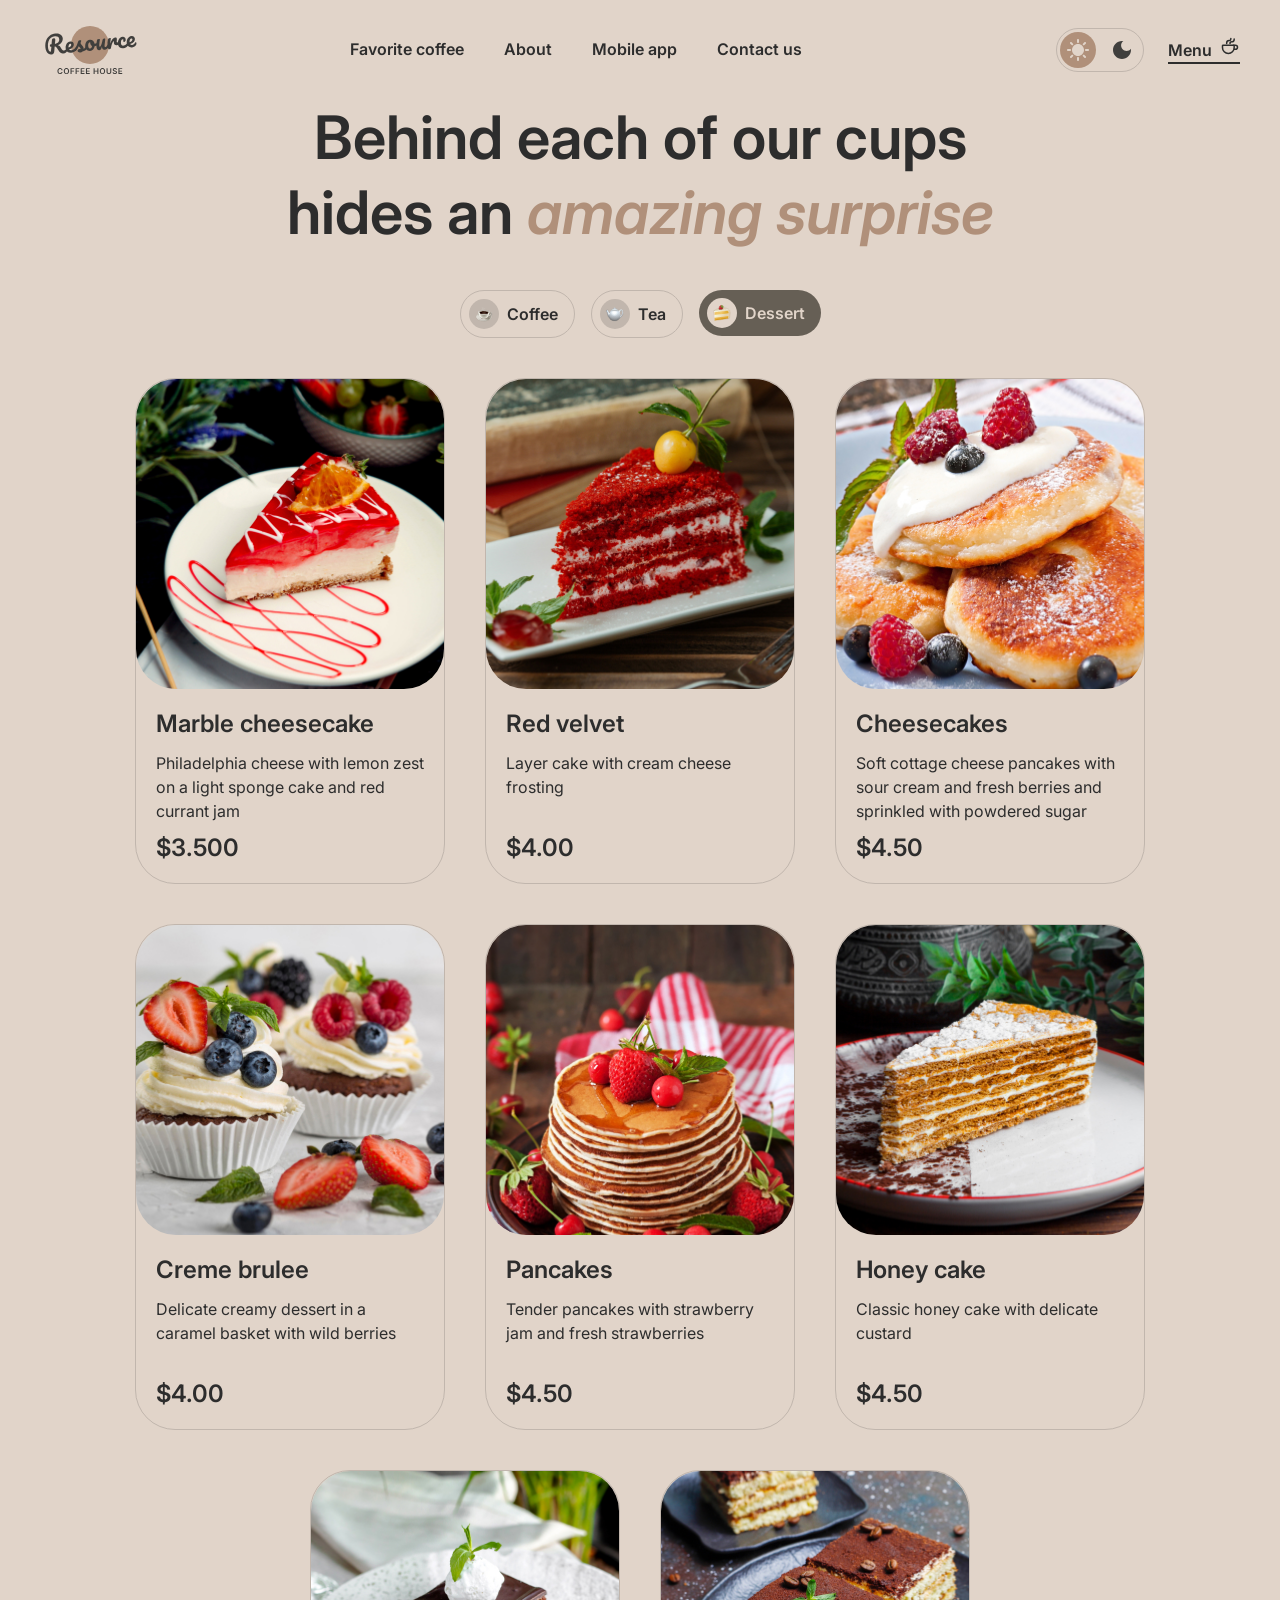
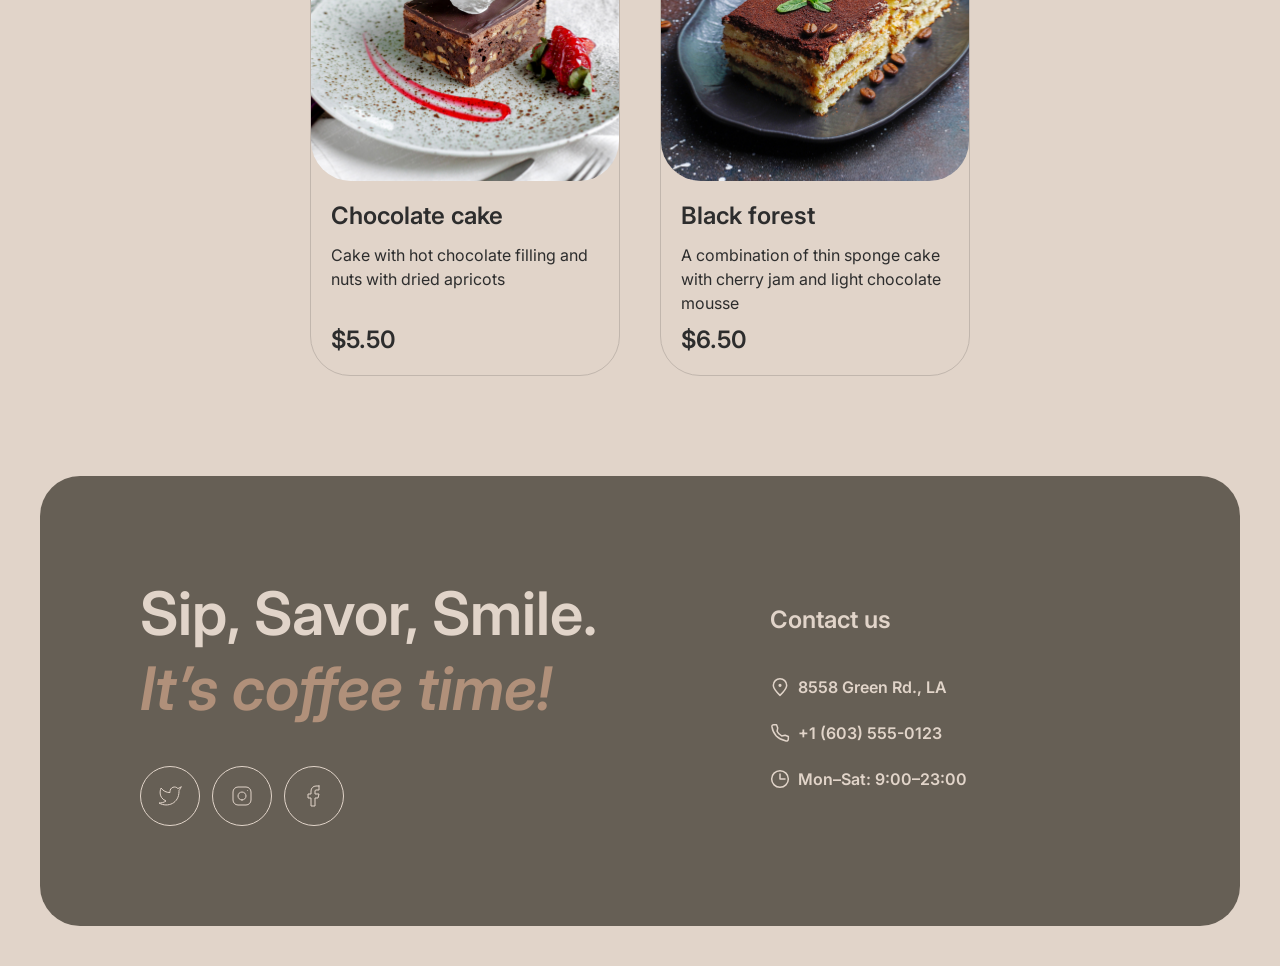
==== pages/menu-dessert.html @ 7880caef "feat: add desserts menu page" ====
<!DOCTYPE html>
<html lang="en">

<head>
  <meta charset="UTF-8">
  <meta name="viewport" content="width=device-width, initial-scale=1.0">

  <base href="../">

  <link rel="preconnect" href="https://fonts.googleapis.com">
  <link rel="preconnect" href="https://fonts.gstatic.com" crossorigin>
  <link href="https://fonts.googleapis.com/css2?family=Inter:opsz,wght@14..32,100..900&display=swap" rel="stylesheet">

  <link rel="stylesheet" href="./styles/page-menu.css">
  <link rel="stylesheet" href="./styles/main.css">

  <title>Menu</title>
</head>

<body class="page-wrapper" data-theme="light">

  <div class="page">
    <header class="page-header text_link">
      <div class="header-logo">
        <a href="./index.html" class="header-logo__link">
          <div class="header-logo__logo-container_light">
            <img src="./assets/icon/logo-white.svg" alt="logo">
          </div>
          <div class="header-logo__logo-container_dark">
            <img src="./assets/icon/logo-dark.svg" alt="logo">
          </div>
        </a>
      </div>

      <nav class="header-nav">
        <ul class="header-nav__list">
          <li class="header-nav__item">
            <a href="./index.html#favorite">Favorite coffee</a>
            <span class="link__line"></span>
          </li>
          <li class="header-nav__item">
            <a href="./index.html#about">About</a>
            <span class="link__line"></span>
          </li>
          <li class="header-nav__item">
            <a href="./index.html#app">Mobile app</a>
            <span class="link__line"></span>
          </li>
          <li class="header-nav__item">
            <a href="./pages/menu.html#contact">Contact us</a>
            <span class="link__line"></span>
          </li>
        </ul>
      </nav>

      <div class="header-actions">
        <div class="theme-switch">
          <button class="theme-switch__button theme-switch__button_light theme-switch__button_active">
            <svg width="36" height="36" viewBox="0 0 36 36" fill="none" xmlns="http://www.w3.org/2000/svg">
              <path
                d="M17 10V8C17 7.45 17.45 7 18 7C18.55 7 19 7.45 19 8V10C19 10.55 18.55 11 18 11C17.45 11 17 10.55 17 10ZM24.36 13.05L25.77 11.63C26.16 11.24 26.16 10.61 25.77 10.22C25.38 9.83 24.75 9.83 24.36 10.22L22.95 11.64C22.56 12.03 22.56 12.66 22.95 13.05C23.34 13.44 23.97 13.44 24.36 13.05ZM28 17H26C25.45 17 25 17.45 25 18C25 18.55 25.45 19 26 19H28C28.55 19 29 18.55 29 18C29 17.45 28.55 17 28 17ZM18 25C17.45 25 17 25.45 17 26V28C17 28.55 17.45 29 18 29C18.55 29 19 28.55 19 28V26C19 25.45 18.55 25 18 25ZM11.64 13.05L10.22 11.64C9.83 11.25 9.83 10.61 10.22 10.23C10.61 9.85 11.25 9.84 11.63 10.23L13.04 11.64C13.43 12.03 13.43 12.67 13.04 13.05C12.65 13.43 12.02 13.44 11.64 13.05ZM22.95 22.95C22.56 23.34 22.56 23.98 22.95 24.36L24.36 25.77C24.75 26.16 25.39 26.16 25.77 25.77C26.16 25.38 26.16 24.74 25.77 24.36L24.36 22.95C23.98 22.56 23.34 22.56 22.95 22.95ZM8 19H10C10.55 19 11 18.55 11 18C11 17.45 10.55 17 10 17H8C7.45 17 7 17.45 7 18C7 18.55 7.45 19 8 19ZM11.64 25.78L13.05 24.37C13.44 23.98 13.44 23.34 13.05 22.96C12.66 22.58 12.02 22.57 11.64 22.96L10.23 24.37C9.84 24.76 9.84 25.4 10.23 25.78C10.61 26.17 11.25 26.17 11.64 25.78ZM18 12C14.69 12 12 14.69 12 18C12 21.31 14.69 24 18 24C21.31 24 24 21.31 24 18C24 14.69 21.31 12 18 12Z"
                fill="#E1D4C9" />
            </svg>
          </button>
          <button class="theme-switch__button theme-switch__button_dark">
            <svg width="36" height="36" viewBox="0 0 36 36" fill="none" xmlns="http://www.w3.org/2000/svg">
              <path
                d="M18 9C13.03 9 9 13.03 9 18C9 22.97 13.03 27 18 27C22.97 27 27 22.97 27 18C27 17.54 26.96 17.08 26.9 16.64C25.92 18.01 24.32 18.9 22.5 18.9C19.52 18.9 17.1 16.48 17.1 13.5C17.1 11.69 17.99 10.08 19.36 9.1C18.92 9.04 18.46 9 18 9Z"
                fill="#403F3D" />
            </svg>
          </button>
        </div>

        <div class="coffee-menu coffee-menu_active">
          <a href="./pages/menu.html" class="coffee-menu__link">
            <span>Menu</span>
            <svg width="20" height="20" viewBox="0 0 20 20" fill="none" xmlns="http://www.w3.org/2000/svg">
              <path
                d="M14.167 9.76667V11.6667C14.167 14.8883 11.5553 17.5 8.33366 17.5C5.112 17.5 2.50033 14.8883 2.50033 11.6667V9.76667C2.50033 9.4353 2.76896 9.16667 3.10033 9.16667H13.567C13.8984 9.16667 14.167 9.4353 14.167 9.76667Z"
                stroke="#403F3D" stroke-width="1.5" stroke-linecap="round" stroke-linejoin="round" />
              <path
                d="M10.0003 7.50008C10.0003 6.66675 10.5956 5.83341 11.786 5.83341C13.101 5.83341 14.167 4.76743 14.167 3.45246V2.91675"
                stroke="#403F3D" stroke-width="1.5" stroke-linecap="round" stroke-linejoin="round" />
              <path
                d="M6.66634 7.5V7.08333C6.66634 5.70262 7.78563 4.58333 9.16634 4.58333C10.0868 4.58333 10.833 3.83714 10.833 2.91667V2.5"
                stroke="#403F3D" stroke-width="1.5" stroke-linecap="round" stroke-linejoin="round" />
              <path
                d="M13.333 9.16675H15.4163C16.5669 9.16675 17.4997 10.0995 17.4997 11.2501C17.4997 12.4007 16.5669 13.3334 15.4163 13.3334H14.1663"
                stroke="#403F3D" stroke-width="1.5" stroke-linecap="round" stroke-linejoin="round" />
            </svg>
          </a>
          <span class="link__line"></span>
        </div>

        <div class="burger-menu">
          <svg width="18" height="10" viewBox="0 0 18 10" fill="none" xmlns="http://www.w3.org/2000/svg">
            <path d="M0.75 0.75H16.75" stroke="#403F3D" stroke-width="1.5" stroke-linecap="round"
              stroke-linejoin="round" />
            <path d="M0.75 8.75H16.75" stroke="#403F3D" stroke-width="1.5" stroke-linecap="round"
              stroke-linejoin="round" />
          </svg>
        </div>
      </div>
    </header>

    <main class="page-main">
      <section class="menu-wrapper" id="menu">
        <header class="menu-header">
          <h1 class="heading-2">Behind each of our cups hides an <em class="text_accent">amazing surprise</em></h1>
          <ul class="menu-tabs text_link">
            <li>
              <a href="./pages/menu.html" class="menu-tabs__button">
                <div class="menu-tabs__button-icon">
                  <img src="./assets/icon/menu/coffee.svg" alt="" aria-hidden="true">
                </div>
                <span>Coffee</span>
              </a>
            </li>
            <li>
              <a href="./pages/menu-tea.html" class="menu-tabs__button">
                <div class="menu-tabs__button-icon">
                  <img src="./assets/icon/menu/teapot.svg" alt="" aria-hidden="true">
                </div>
                <span>Tea</span>
              </a>
            </li>
            <li>
              <a href="./pages/menu-dessert.html" class="menu-tabs__button menu-tabs__button_active">
                <div class="menu-tabs__button-icon">
                  <img src="./assets/icon/menu/cake.svg" alt="" aria-hidden="true">
                </div>
                <span>Dessert</span>
              </a>
            </li>
          </ul>
        </header>

        <div class="card-container">
          <article class="card-wrapper">
            <header class="card-header">
              <img src="./assets/img/menu/dessert/dessert-1.jpg" alt="card image">
            </header>
            <div class="card-content">
              <div class="card-content__info">
                <h2 class="heading-3">Marble cheesecake</h2>
                <p>Philadelphia cheese with lemon zest on a light sponge cake and red currant jam</p>
              </div>
              <div class="card-content__price">
                <h3>$3.500</h3>
              </div>
            </div>
          </article>

          <article class="card-wrapper">
            <header class="card-header">
              <img src="./assets/img/menu/dessert/dessert-2.jpg" alt="card image">
            </header>
            <div class="card-content">
              <div class="card-content__info">
                <h2 class="heading-3">Red velvet</h2>
                <p>Layer cake with cream cheese frosting</p>
              </div>
              <div class="card-content__price">
                <h3>$4.00</h3>
              </div>
            </div>
          </article>

          <article class="card-wrapper">
            <header class="card-header">
              <img src="./assets/img/menu/dessert/dessert-3.jpg" alt="card image">
            </header>
            <div class="card-content">
              <div class="card-content__info">
                <h2 class="heading-3">Cheesecakes</h2>
                <p>Soft cottage cheese pancakes with sour cream and fresh berries and sprinkled with powdered sugar</p>
              </div>
              <div class="card-content__price">
                <h3>$4.50</h3>
              </div>
            </div>
          </article>

          <article class="card-wrapper">
            <header class="card-header">
              <img src="./assets/img/menu/dessert/dessert-4.jpg" alt="card image">
            </header>
            <div class="card-content">
              <div class="card-content__info">
                <h2 class="heading-3">Creme brulee</h2>
                <p>Delicate creamy dessert in a caramel basket with wild berries</p>
              </div>
              <div class="card-content__price">
                <h3>$4.00</h3>
              </div>
            </div>
          </article>

          <article class="card-wrapper">
            <header class="card-header">
              <img src="./assets/img/menu/dessert/dessert-5.jpg" alt="card image">
            </header>
            <div class="card-content">
              <div class="card-content__info">
                <h2 class="heading-3">Pancakes</h2>
                <p>Tender pancakes with strawberry jam and fresh strawberries</p>
              </div>
              <div class="card-content__price">
                <h3>$4.50</h3>
              </div>
            </div>
          </article>

          <article class="card-wrapper">
            <header class="card-header">
              <img src="./assets/img/menu/dessert/dessert-6.jpg" alt="card image">
            </header>
            <div class="card-content">
              <div class="card-content__info">
                <h2 class="heading-3">Honey cake</h2>
                <p>Classic honey cake with delicate custard</p>
              </div>
              <div class="card-content__price">
                <h3>$4.50</h3>
              </div>
            </div>
          </article>

          <article class="card-wrapper">
            <header class="card-header">
              <img src="./assets/img/menu/dessert/dessert-7.jpg" alt="card image">
            </header>
            <div class="card-content">
              <div class="card-content__info">
                <h2 class="heading-3">Chocolate cake</h2>
                <p>Cake with hot chocolate filling and nuts with dried apricots</p>
              </div>
              <div class="card-content__price">
                <h3>$5.50</h3>
              </div>
            </div>
          </article>

          <article class="card-wrapper">
            <header class="card-header">
              <img src="./assets/img/menu/dessert/dessert-8.jpg" alt="card image">
            </header>
            <div class="card-content">
              <div class="card-content__info">
                <h2 class="heading-3">Black forest</h2>
                <p>A combination of thin sponge cake with cherry jam and light chocolate mousse</p>
              </div>
              <div class="card-content__price">
                <h3>$6.50</h3>
              </div>
            </div>
          </article>
        </div>

        <footer class="menu-footer">
          <div class="menu-footer__button-container">
            <button class="menu-footer__load-more-button">
              <svg width="24" height="24" viewBox="0 0 24 24" fill="none" xmlns="http://www.w3.org/2000/svg">
                <path
                  d="M21.8883 13.5C21.1645 18.3113 17.013 22 12 22C6.47715 22 2 17.5228 2 12C2 6.47715 6.47715 2 12 2C16.1006 2 19.6248 4.46819 21.1679 8"
                  stroke="#403F3D" stroke-linecap="round" stroke-linejoin="round" />
                <path d="M17 8H21.4C21.7314 8 22 7.73137 22 7.4V3" stroke="#403F3D" stroke-linecap="round"
                  stroke-linejoin="round" />
              </svg>
            </button>
          </div>
        </footer>
      </section>
    </main>

    <footer class="page-footer">
      <div class="footer-offer">
        <h2>Sip, Savor, Smile. <br> <em class="text_accent">It’s coffee time!</em></h2>
        <ul class="socials">
          <li>
            <a href="https://x.com/" class="socials__link">
              <svg width="24" height="24" viewBox="0 0 24 24" fill="none" xmlns="http://www.w3.org/2000/svg">
                <path
                  d="M23 3.01006C23 3.01006 20.9821 4.20217 19.86 4.54006C19.2577 3.84757 18.4573 3.35675 17.567 3.13398C16.6767 2.91122 15.7395 2.96725 14.8821 3.29451C14.0247 3.62177 13.2884 4.20446 12.773 4.96377C12.2575 5.72309 11.9877 6.62239 12 7.54006V8.54006C10.2426 8.58562 8.50127 8.19587 6.93101 7.4055C5.36074 6.61513 4.01032 5.44869 3 4.01006C3 4.01006 -1 13.0101 8 17.0101C5.94053 18.408 3.48716 19.109 1 19.0101C10 24.0101 21 19.0101 21 7.51006C20.9991 7.23151 20.9723 6.95365 20.92 6.68006C21.9406 5.67355 23 3.01006 23 3.01006Z"
                  stroke="#E1D4C9" stroke-linecap="round" stroke-linejoin="round" />
              </svg>
            </a>
          </li>
          <li>
            <a href="https://www.instagram.com/" class="socials__link">
              <svg width="24" height="24" viewBox="0 0 24 24" fill="none" xmlns="http://www.w3.org/2000/svg">
                <path
                  d="M12 16C14.2091 16 16 14.2091 16 12C16 9.79086 14.2091 8 12 8C9.79086 8 8 9.79086 8 12C8 14.2091 9.79086 16 12 16Z"
                  stroke="#E1D4C9" stroke-linecap="round" stroke-linejoin="round" />
                <path
                  d="M3 16V8C3 5.23858 5.23858 3 8 3H16C18.7614 3 21 5.23858 21 8V16C21 18.7614 18.7614 21 16 21H8C5.23858 21 3 18.7614 3 16Z"
                  stroke="#E1D4C9" />
                <path d="M17.5 6.51L17.51 6.49889" stroke="#E1D4C9" stroke-linecap="round" stroke-linejoin="round" />
              </svg>
            </a>
          </li>
          <li>
            <a href="https://www.facebook.com/" class="socials__link">
              <svg width="24" height="24" viewBox="0 0 24 24" fill="none" xmlns="http://www.w3.org/2000/svg">
                <path
                  d="M17 2H14C12.6739 2 11.4021 2.52678 10.4645 3.46447C9.52678 4.40215 9 5.67392 9 7V10H6V14H9V22H13V14H16L17 10H13V7C13 6.73478 13.1054 6.48043 13.2929 6.29289C13.4804 6.10536 13.7348 6 14 6H17V2Z"
                  stroke="#E1D4C9" stroke-linecap="round" stroke-linejoin="round" />
              </svg>
            </a>
          </li>
        </ul>
      </div>

      <section class="footer-contacts" id="contact">
        <h3>Contact us</h3>
        <address>
          <ul class="footer-contacts__list text_link">
            <li class="footer-contacts__item">
              <a href="https://maps.app.goo.gl/j6XxkLNZfxrReaVU9" class="footer-contacts__link">
                <img src="./assets/icon/pin-alt.svg" alt="" aria-hidden="true">
                <span>8558 Green Rd., LA</span>
              </a>
              <span class="link__line"></span>
            </li>
            <li class="footer-contacts__item">
              <a href="tel:16035550123" class="footer-contacts__link">
                <img src="./assets/icon/phone.svg" alt="" aria-hidden="true">
                <span>+1 (603) 555-0123</span>
              </a>
              <span class="link__line"></span>
            </li>
            <li class="footer-contacts__item">
              <a href="https://maps.app.goo.gl/j6XxkLNZfxrReaVU9" class="footer-contacts__link">
                <img src="./assets/icon/clock.svg" alt="" aria-hidden="true">
                <span>Mon–Sat: 9:00–23:00</span>
              </a>
              <span class="link__line"></span>
            </li>
          </ul>
        </address>
      </section>
    </footer>
  </div>
  <script type="module" src="./js/themes.js"></script>
</body>

</html>
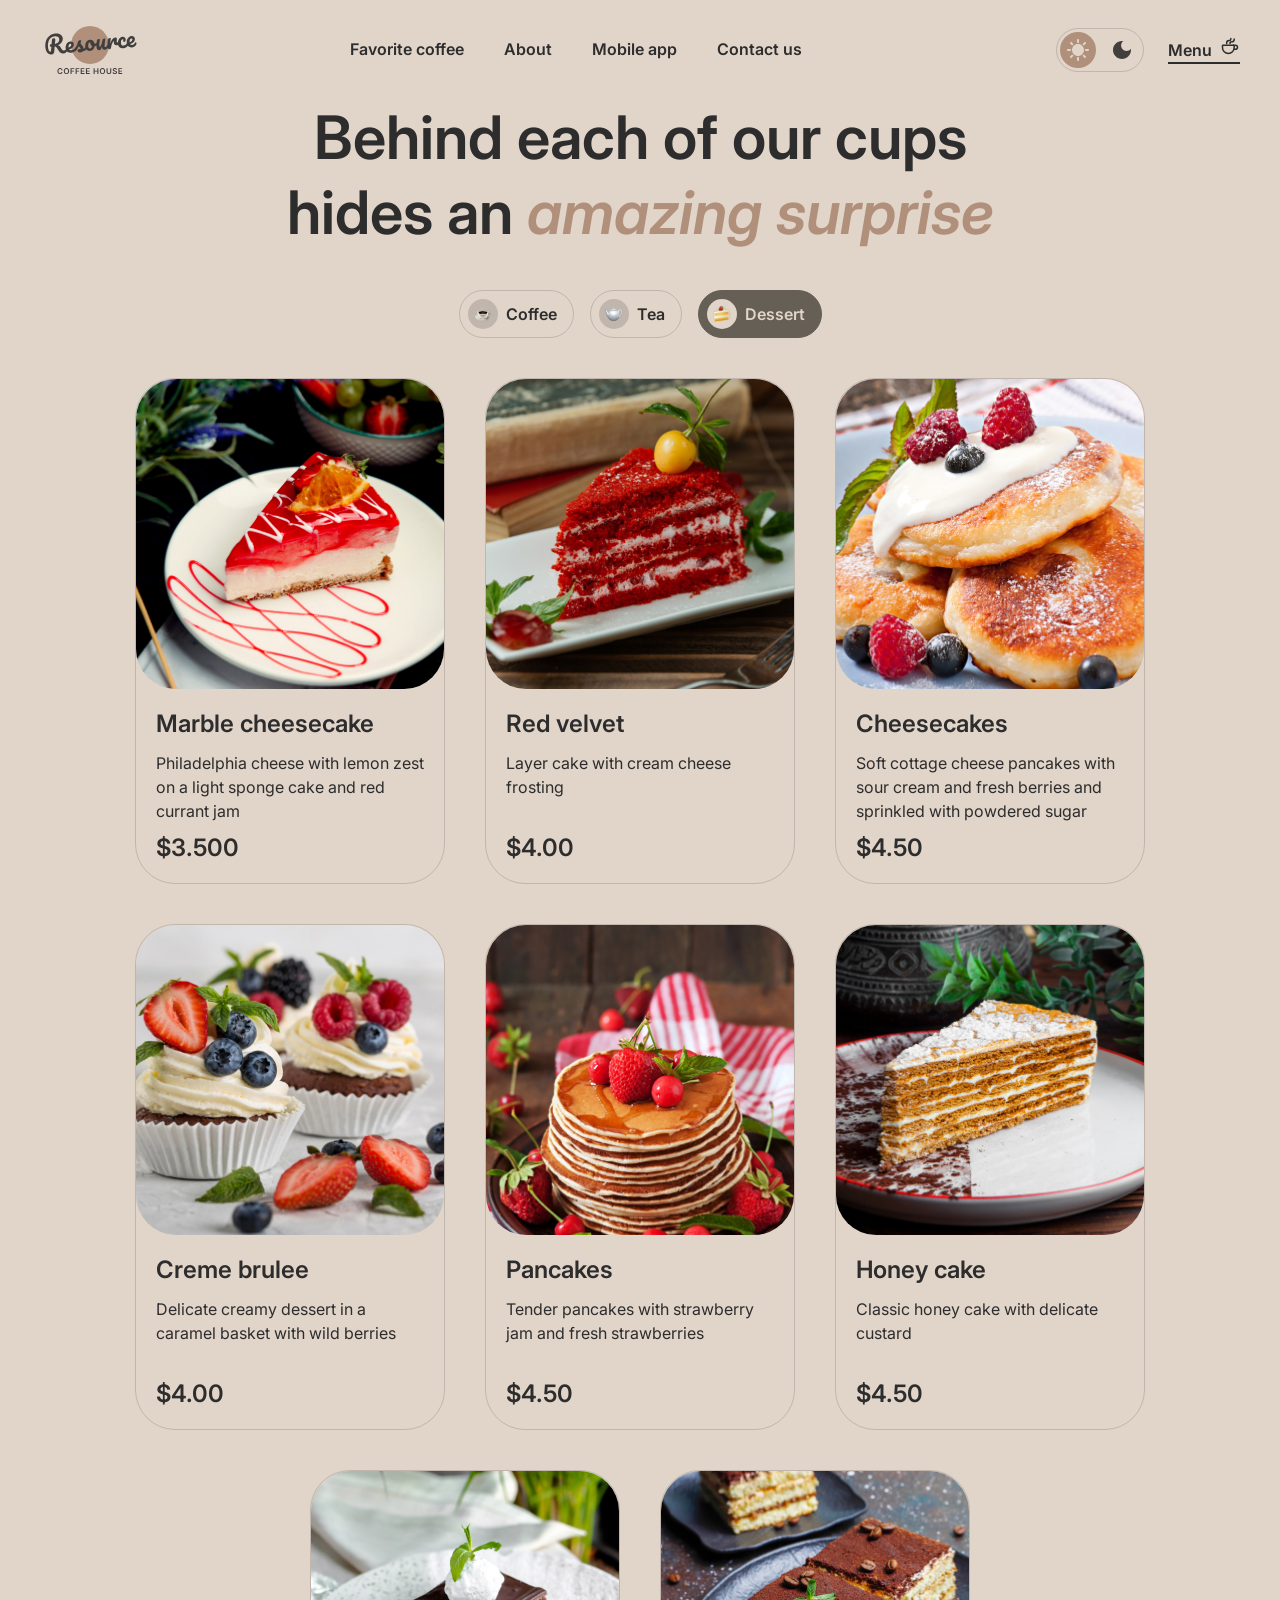
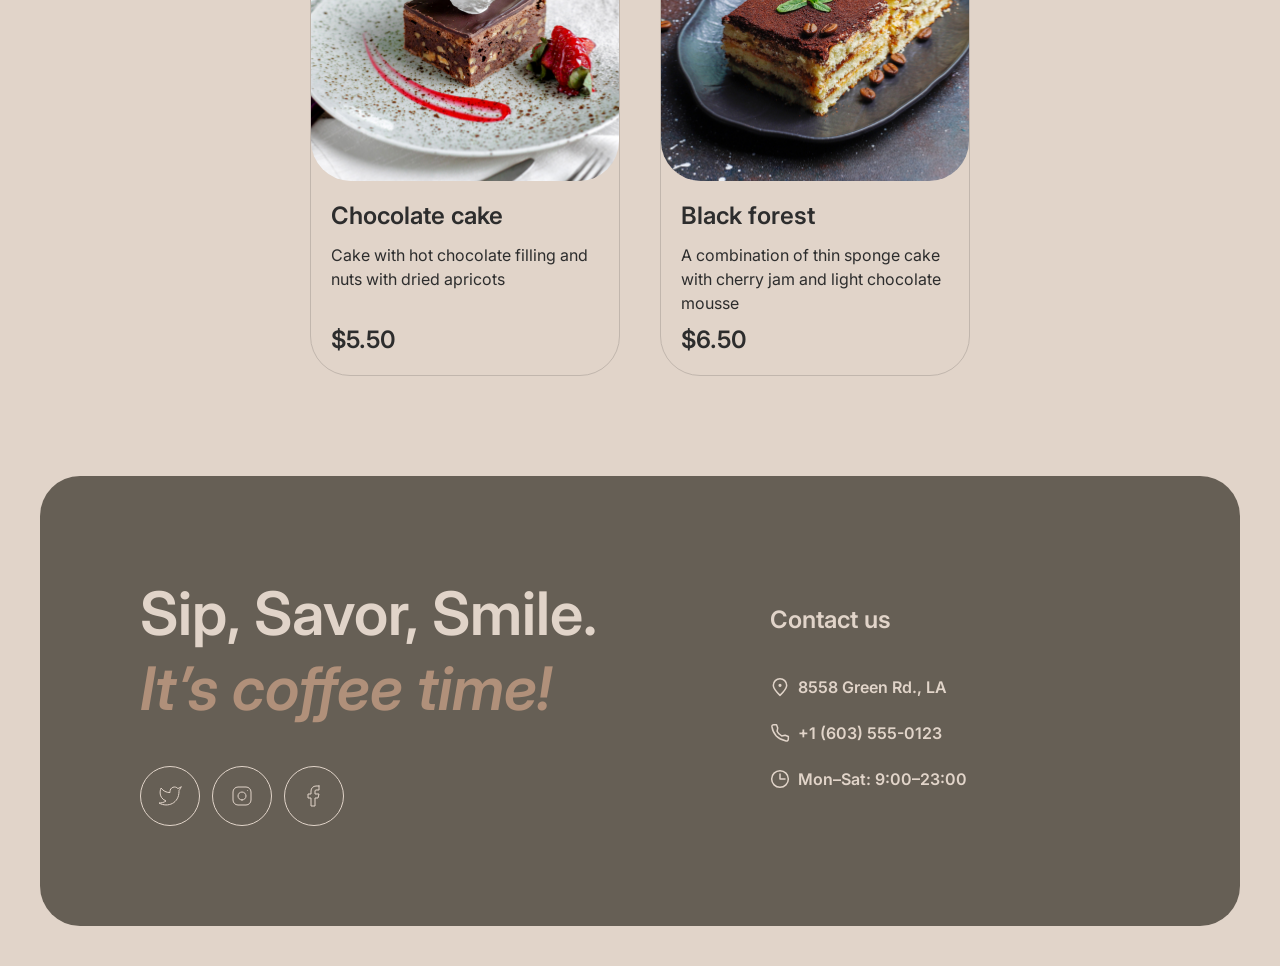
==== commit fdbee4a6: "feat: add favicon to all pages" ====
--- a/pages/menu-dessert.html
+++ b/pages/menu-dessert.html
@@ -10,6 +10,8 @@
   <link rel="preconnect" href="https://fonts.googleapis.com">
   <link rel="preconnect" href="https://fonts.gstatic.com" crossorigin>
   <link href="https://fonts.googleapis.com/css2?family=Inter:opsz,wght@14..32,100..900&display=swap" rel="stylesheet">
+
+  <link rel="icon" href="./assets/icon/menu/coffee.svg" type="image/x-icon">
 
   <link rel="stylesheet" href="./styles/page-menu.css">
   <link rel="stylesheet" href="./styles/main.css">
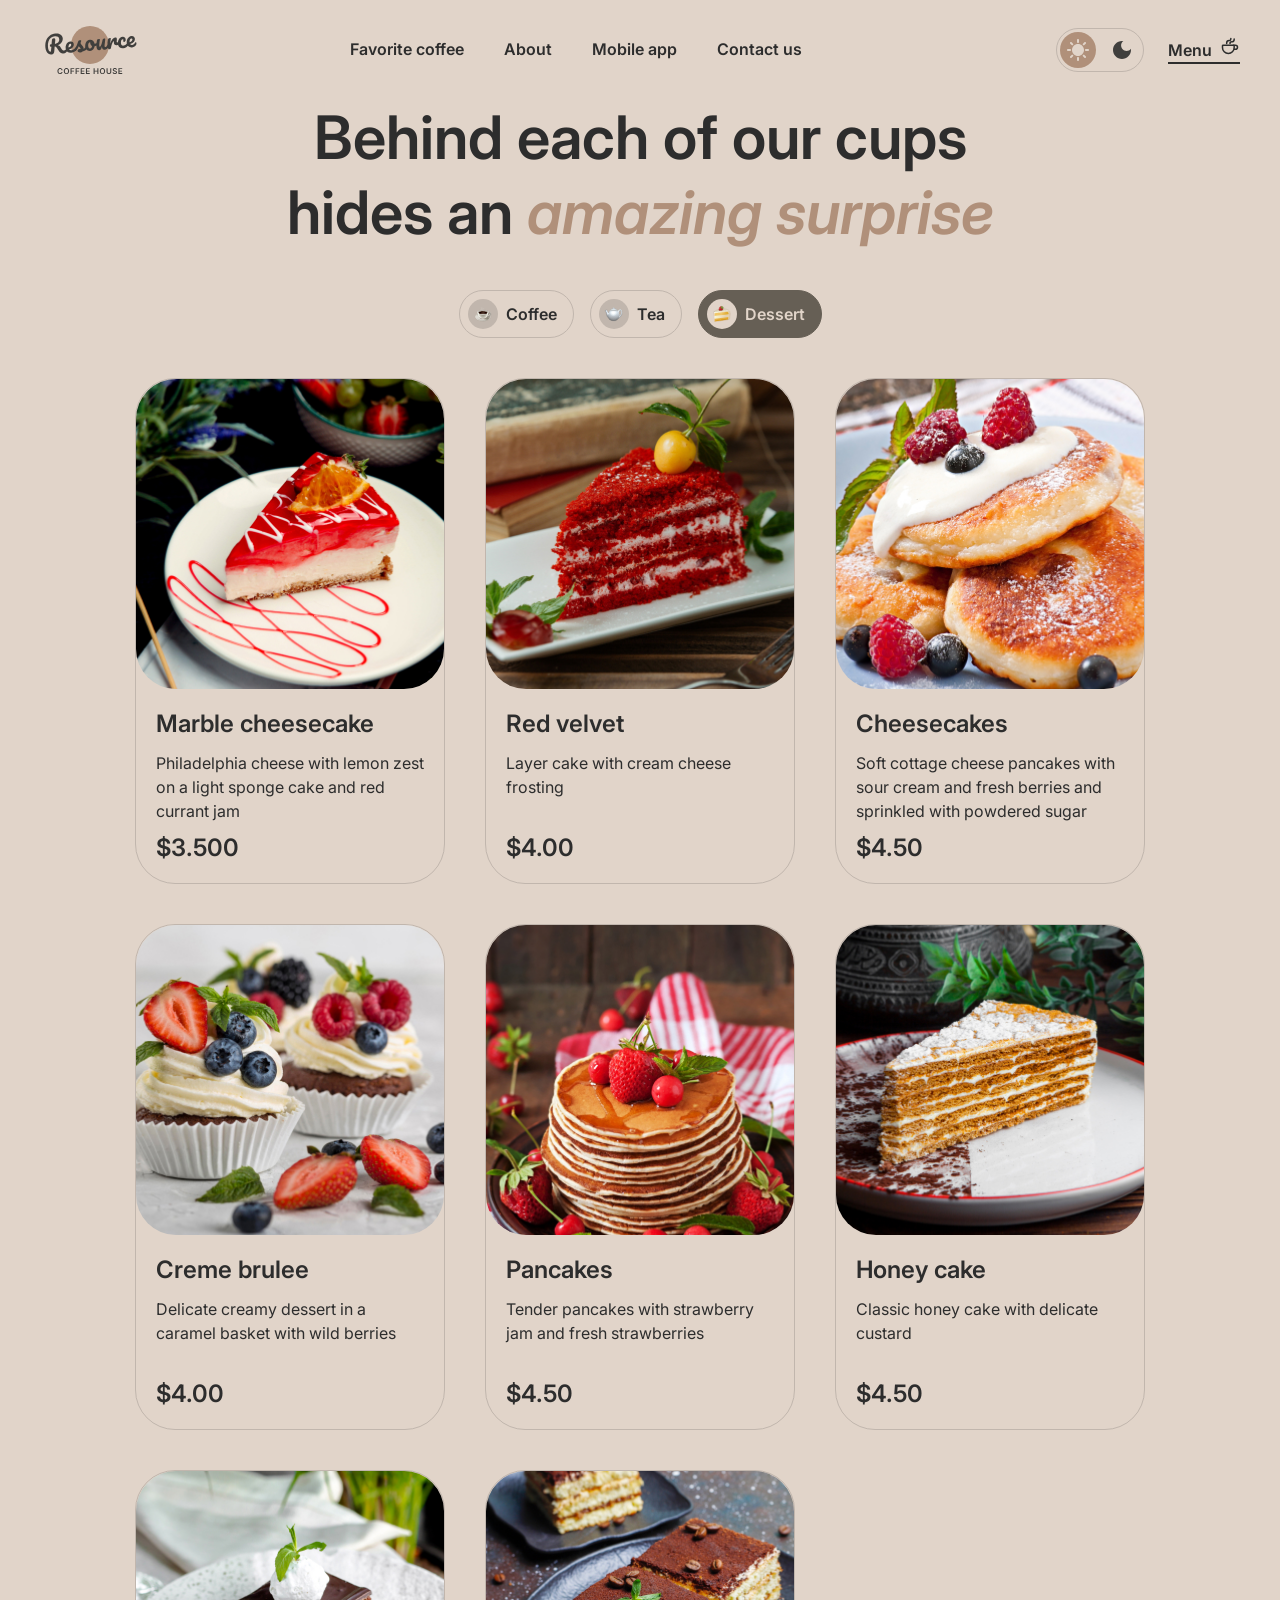
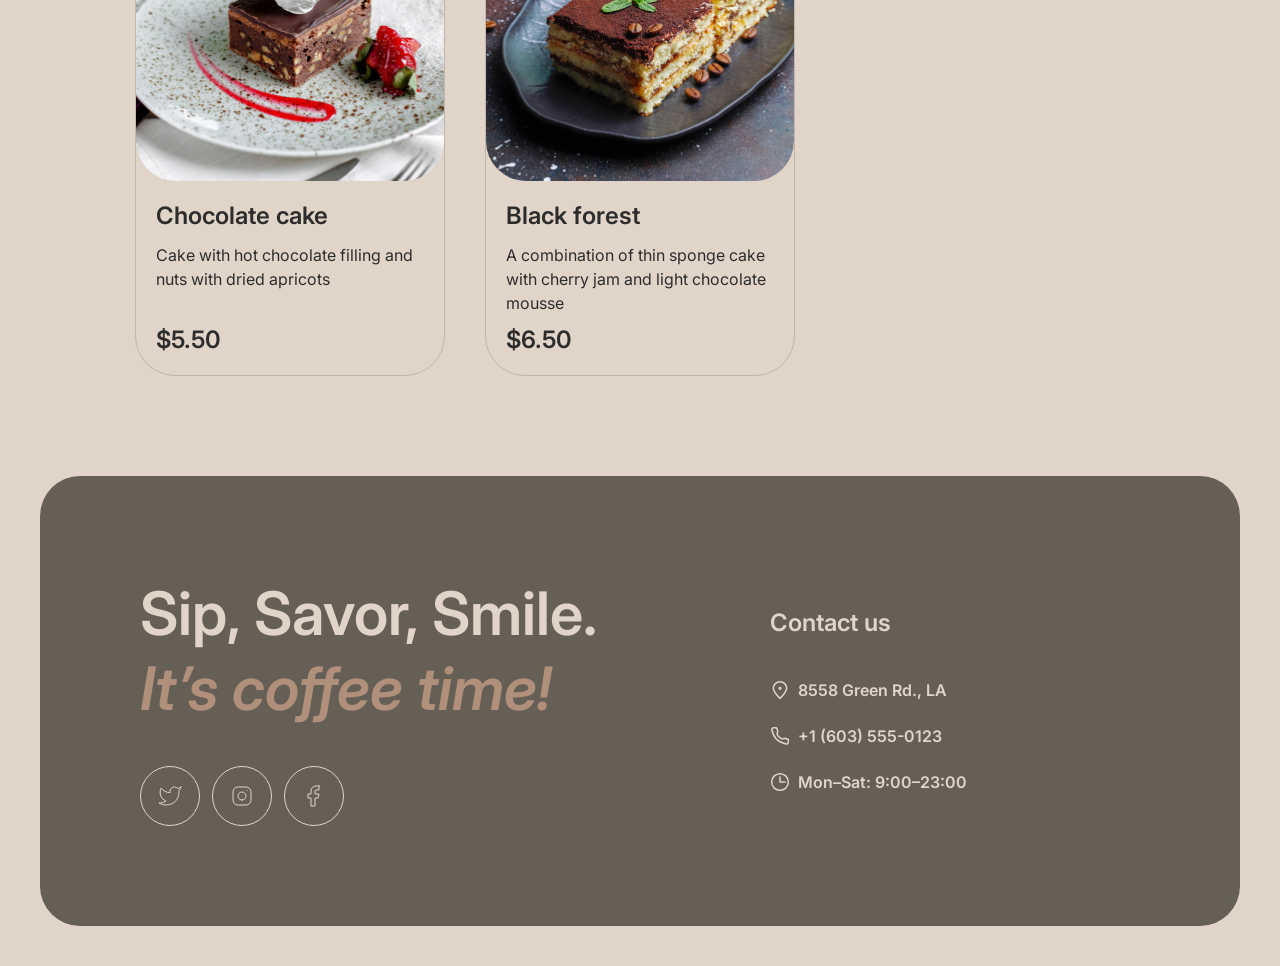
==== commit 1b18bf92: "refactor: footer improvements and link fixes" ====
--- a/pages/menu-dessert.html
+++ b/pages/menu-dessert.html
@@ -49,7 +49,7 @@
             <span class="link__line"></span>
           </li>
           <li class="header-nav__item">
-            <a href="./pages/menu.html#contact">Contact us</a>
+            <a href="./pages/menu-dessert.html#contact">Contact us</a>
             <span class="link__line"></span>
           </li>
         </ul>
@@ -113,7 +113,7 @@
             <li>
               <a href="./pages/menu.html" class="menu-tabs__button">
                 <div class="menu-tabs__button-icon">
-                  <img src="./assets/icon/menu/coffee.svg" alt="" aria-hidden="true">
+                  <img src="./assets/icon/menu/coffee.svg" alt="">
                 </div>
                 <span>Coffee</span>
               </a>
@@ -121,7 +121,7 @@
             <li>
               <a href="./pages/menu-tea.html" class="menu-tabs__button">
                 <div class="menu-tabs__button-icon">
-                  <img src="./assets/icon/menu/teapot.svg" alt="" aria-hidden="true">
+                  <img src="./assets/icon/menu/teapot.svg" alt="">
                 </div>
                 <span>Tea</span>
               </a>
@@ -129,7 +129,7 @@
             <li>
               <a href="./pages/menu-dessert.html" class="menu-tabs__button menu-tabs__button_active">
                 <div class="menu-tabs__button-icon">
-                  <img src="./assets/icon/menu/cake.svg" alt="" aria-hidden="true">
+                  <img src="./assets/icon/menu/cake.svg" alt="">
                 </div>
                 <span>Dessert</span>
               </a>
@@ -319,24 +319,23 @@
           <ul class="footer-contacts__list text_link">
             <li class="footer-contacts__item">
               <a href="https://maps.app.goo.gl/j6XxkLNZfxrReaVU9" class="footer-contacts__link">
-                <img src="./assets/icon/pin-alt.svg" alt="" aria-hidden="true">
+                <img src="./assets/icon/pin-alt.svg" alt="">
                 <span>8558 Green Rd., LA</span>
               </a>
               <span class="link__line"></span>
             </li>
             <li class="footer-contacts__item">
               <a href="tel:16035550123" class="footer-contacts__link">
-                <img src="./assets/icon/phone.svg" alt="" aria-hidden="true">
+                <img src="./assets/icon/phone.svg" alt="">
                 <span>+1 (603) 555-0123</span>
               </a>
               <span class="link__line"></span>
             </li>
-            <li class="footer-contacts__item">
-              <a href="https://maps.app.goo.gl/j6XxkLNZfxrReaVU9" class="footer-contacts__link">
-                <img src="./assets/icon/clock.svg" alt="" aria-hidden="true">
+            <li class="footer-contacts__item_info">
+              <span class="footer-contacts__info">
+                <img src="./assets/icon/clock.svg" alt="">
                 <span>Mon–Sat: 9:00–23:00</span>
-              </a>
-              <span class="link__line"></span>
+              </span>
             </li>
           </ul>
         </address>
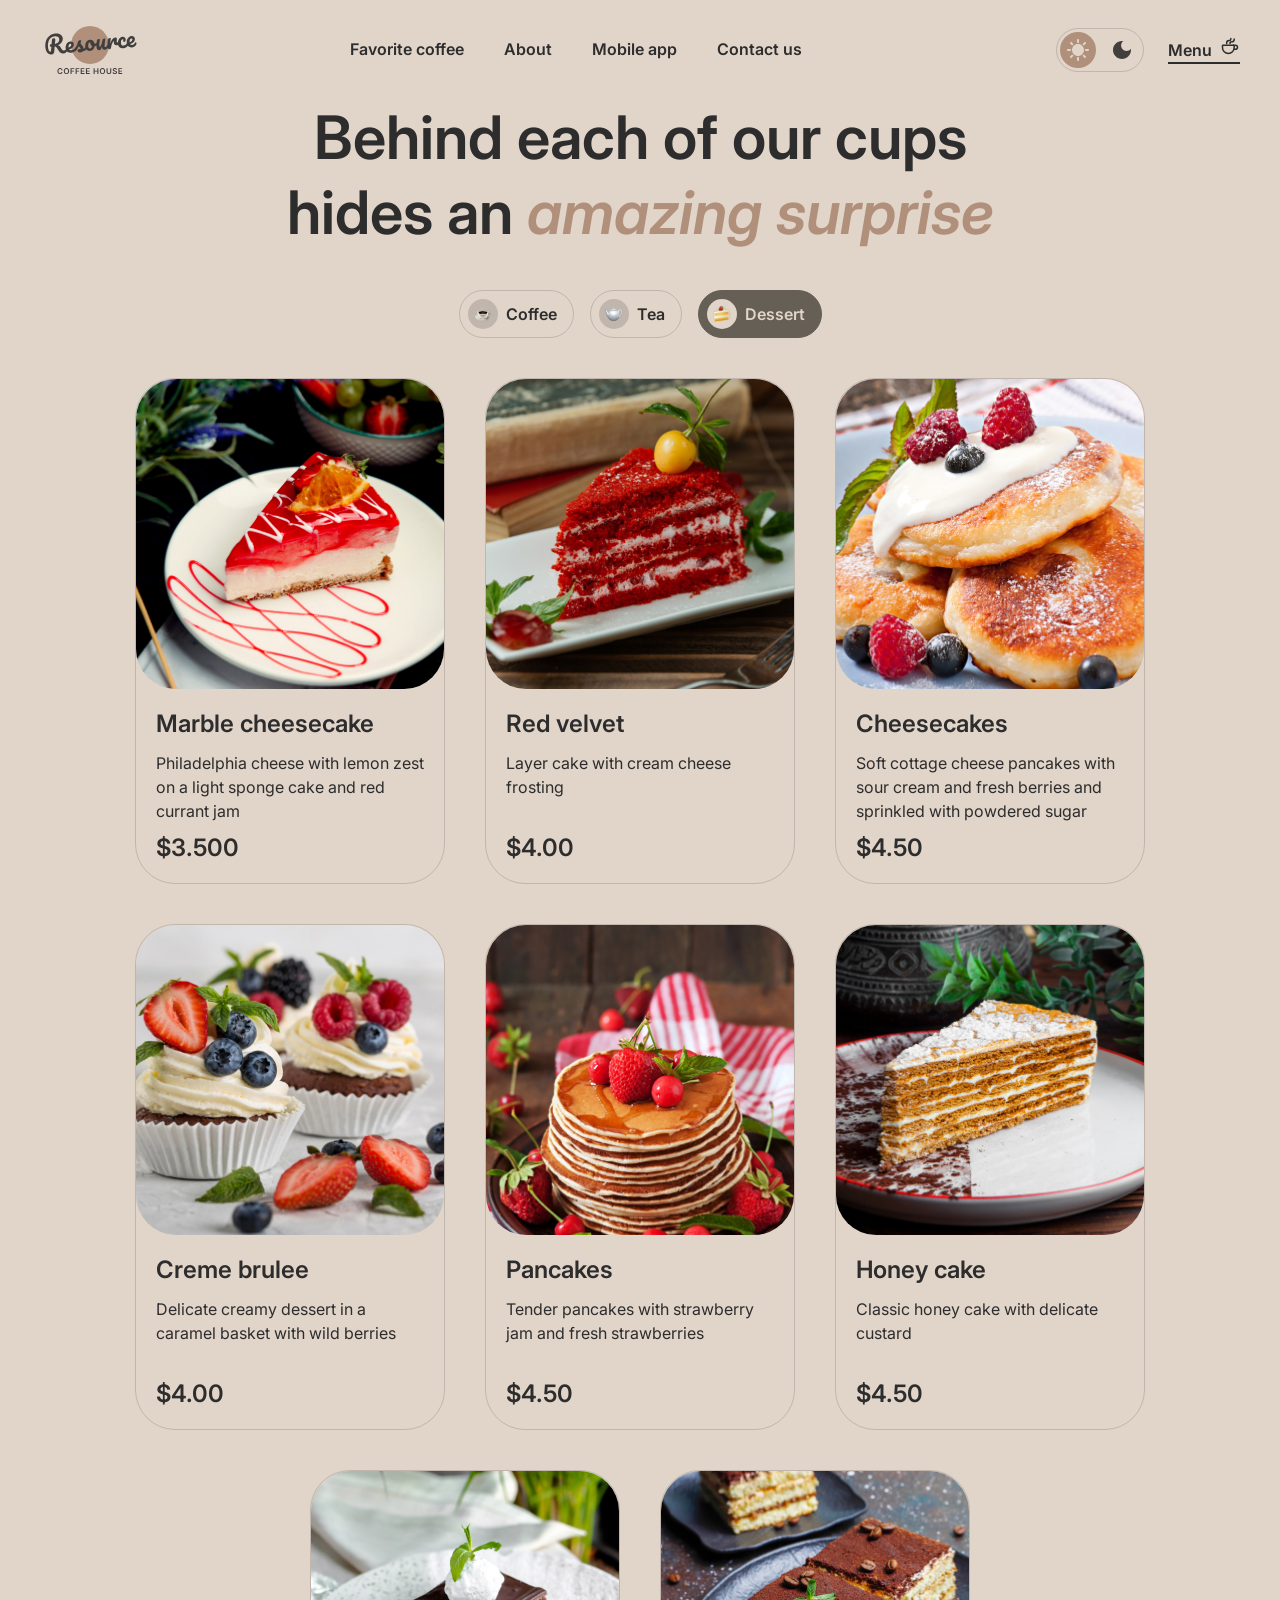
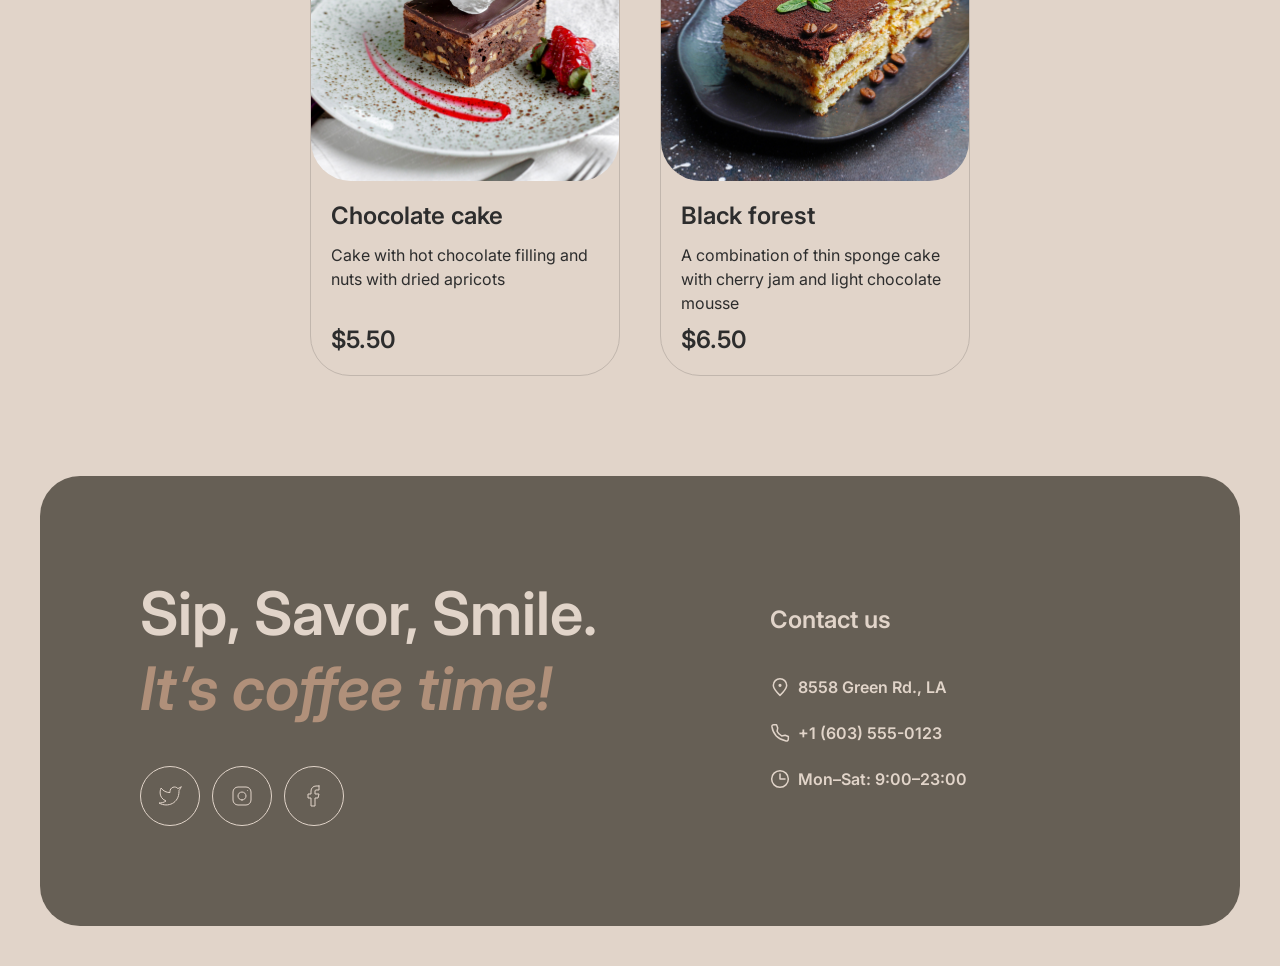
==== commit e029c43f: "Revert "Latest improvements"" ====
--- a/pages/menu-dessert.html
+++ b/pages/menu-dessert.html
@@ -49,7 +49,7 @@
             <span class="link__line"></span>
           </li>
           <li class="header-nav__item">
-            <a href="./pages/menu-dessert.html#contact">Contact us</a>
+            <a href="./pages/menu.html#contact">Contact us</a>
             <span class="link__line"></span>
           </li>
         </ul>
@@ -113,7 +113,7 @@
             <li>
               <a href="./pages/menu.html" class="menu-tabs__button">
                 <div class="menu-tabs__button-icon">
-                  <img src="./assets/icon/menu/coffee.svg" alt="">
+                  <img src="./assets/icon/menu/coffee.svg" alt="" aria-hidden="true">
                 </div>
                 <span>Coffee</span>
               </a>
@@ -121,7 +121,7 @@
             <li>
               <a href="./pages/menu-tea.html" class="menu-tabs__button">
                 <div class="menu-tabs__button-icon">
-                  <img src="./assets/icon/menu/teapot.svg" alt="">
+                  <img src="./assets/icon/menu/teapot.svg" alt="" aria-hidden="true">
                 </div>
                 <span>Tea</span>
               </a>
@@ -129,7 +129,7 @@
             <li>
               <a href="./pages/menu-dessert.html" class="menu-tabs__button menu-tabs__button_active">
                 <div class="menu-tabs__button-icon">
-                  <img src="./assets/icon/menu/cake.svg" alt="">
+                  <img src="./assets/icon/menu/cake.svg" alt="" aria-hidden="true">
                 </div>
                 <span>Dessert</span>
               </a>
@@ -319,23 +319,24 @@
           <ul class="footer-contacts__list text_link">
             <li class="footer-contacts__item">
               <a href="https://maps.app.goo.gl/j6XxkLNZfxrReaVU9" class="footer-contacts__link">
-                <img src="./assets/icon/pin-alt.svg" alt="">
+                <img src="./assets/icon/pin-alt.svg" alt="" aria-hidden="true">
                 <span>8558 Green Rd., LA</span>
               </a>
               <span class="link__line"></span>
             </li>
             <li class="footer-contacts__item">
               <a href="tel:16035550123" class="footer-contacts__link">
-                <img src="./assets/icon/phone.svg" alt="">
+                <img src="./assets/icon/phone.svg" alt="" aria-hidden="true">
                 <span>+1 (603) 555-0123</span>
               </a>
               <span class="link__line"></span>
             </li>
-            <li class="footer-contacts__item_info">
-              <span class="footer-contacts__info">
-                <img src="./assets/icon/clock.svg" alt="">
+            <li class="footer-contacts__item">
+              <a href="https://maps.app.goo.gl/j6XxkLNZfxrReaVU9" class="footer-contacts__link">
+                <img src="./assets/icon/clock.svg" alt="" aria-hidden="true">
                 <span>Mon–Sat: 9:00–23:00</span>
-              </span>
+              </a>
+              <span class="link__line"></span>
             </li>
           </ul>
         </address>
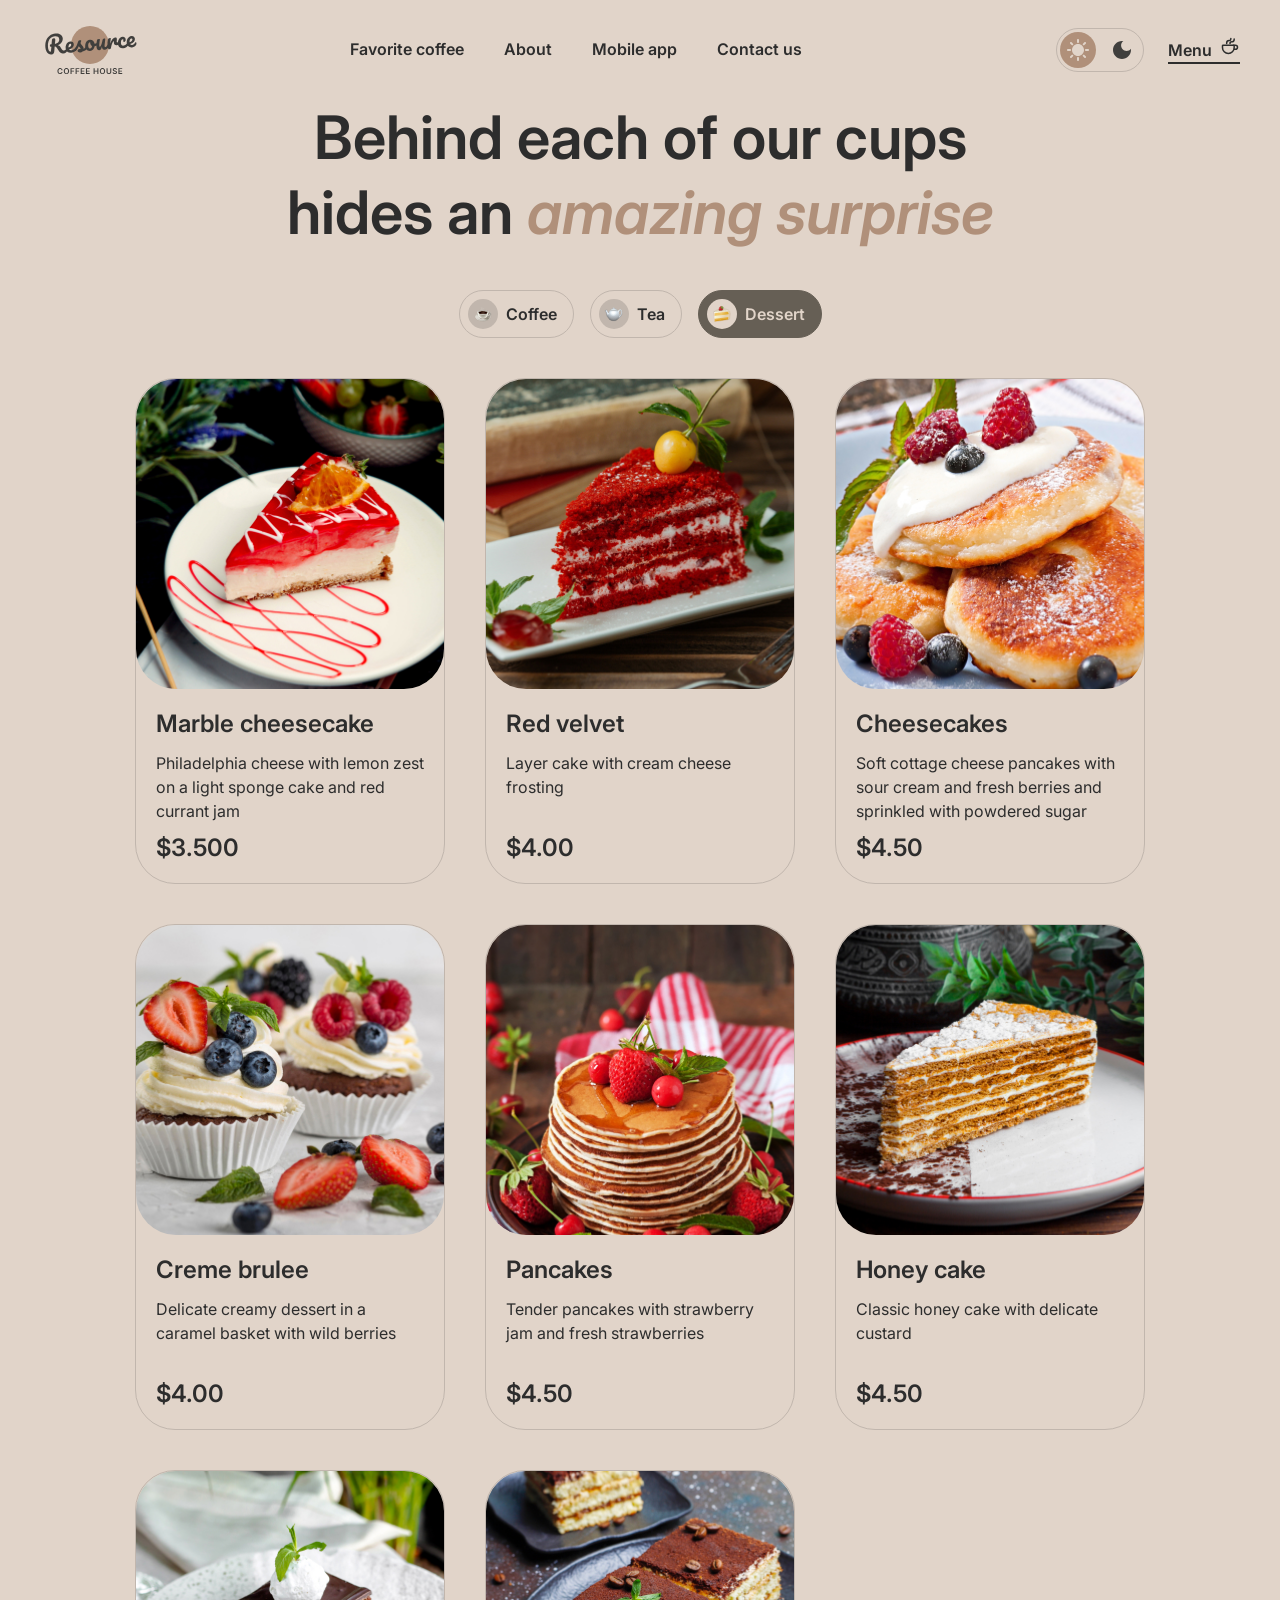
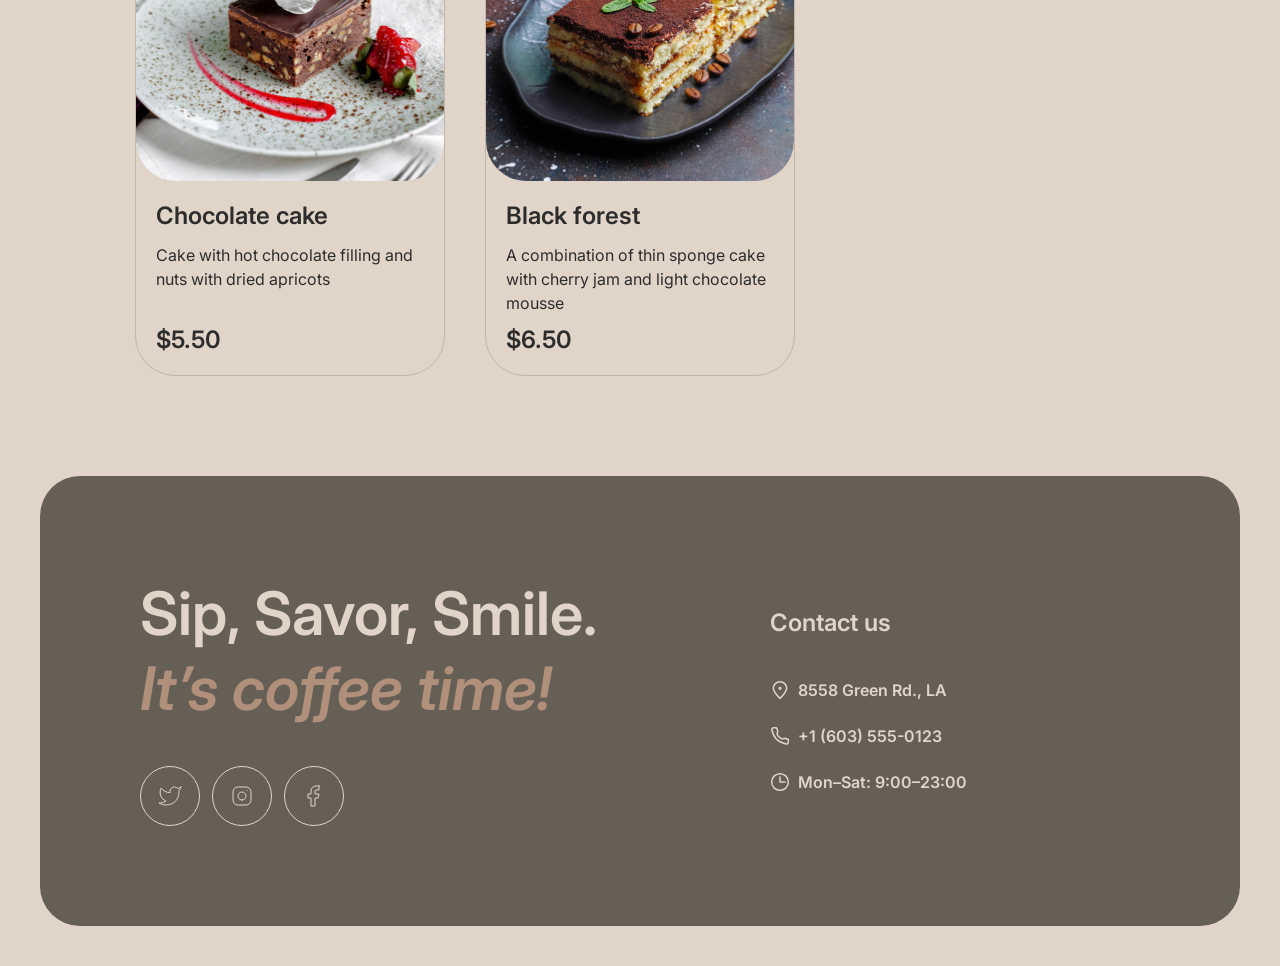
==== commit f9d9df9a: "Merge pull request #11 from Seloodka/landing-page Latest changes" ====
--- a/pages/menu-dessert.html
+++ b/pages/menu-dessert.html
@@ -49,7 +49,7 @@
             <span class="link__line"></span>
           </li>
           <li class="header-nav__item">
-            <a href="./pages/menu.html#contact">Contact us</a>
+            <a href="./pages/menu-dessert.html#contact">Contact us</a>
             <span class="link__line"></span>
           </li>
         </ul>
@@ -113,7 +113,7 @@
             <li>
               <a href="./pages/menu.html" class="menu-tabs__button">
                 <div class="menu-tabs__button-icon">
-                  <img src="./assets/icon/menu/coffee.svg" alt="" aria-hidden="true">
+                  <img src="./assets/icon/menu/coffee.svg" alt="">
                 </div>
                 <span>Coffee</span>
               </a>
@@ -121,7 +121,7 @@
             <li>
               <a href="./pages/menu-tea.html" class="menu-tabs__button">
                 <div class="menu-tabs__button-icon">
-                  <img src="./assets/icon/menu/teapot.svg" alt="" aria-hidden="true">
+                  <img src="./assets/icon/menu/teapot.svg" alt="">
                 </div>
                 <span>Tea</span>
               </a>
@@ -129,7 +129,7 @@
             <li>
               <a href="./pages/menu-dessert.html" class="menu-tabs__button menu-tabs__button_active">
                 <div class="menu-tabs__button-icon">
-                  <img src="./assets/icon/menu/cake.svg" alt="" aria-hidden="true">
+                  <img src="./assets/icon/menu/cake.svg" alt="">
                 </div>
                 <span>Dessert</span>
               </a>
@@ -319,24 +319,23 @@
           <ul class="footer-contacts__list text_link">
             <li class="footer-contacts__item">
               <a href="https://maps.app.goo.gl/j6XxkLNZfxrReaVU9" class="footer-contacts__link">
-                <img src="./assets/icon/pin-alt.svg" alt="" aria-hidden="true">
+                <img src="./assets/icon/pin-alt.svg" alt="">
                 <span>8558 Green Rd., LA</span>
               </a>
               <span class="link__line"></span>
             </li>
             <li class="footer-contacts__item">
               <a href="tel:16035550123" class="footer-contacts__link">
-                <img src="./assets/icon/phone.svg" alt="" aria-hidden="true">
+                <img src="./assets/icon/phone.svg" alt="">
                 <span>+1 (603) 555-0123</span>
               </a>
               <span class="link__line"></span>
             </li>
-            <li class="footer-contacts__item">
-              <a href="https://maps.app.goo.gl/j6XxkLNZfxrReaVU9" class="footer-contacts__link">
-                <img src="./assets/icon/clock.svg" alt="" aria-hidden="true">
+            <li class="footer-contacts__item_info">
+              <span class="footer-contacts__info">
+                <img src="./assets/icon/clock.svg" alt="">
                 <span>Mon–Sat: 9:00–23:00</span>
-              </a>
-              <span class="link__line"></span>
+              </span>
             </li>
           </ul>
         </address>
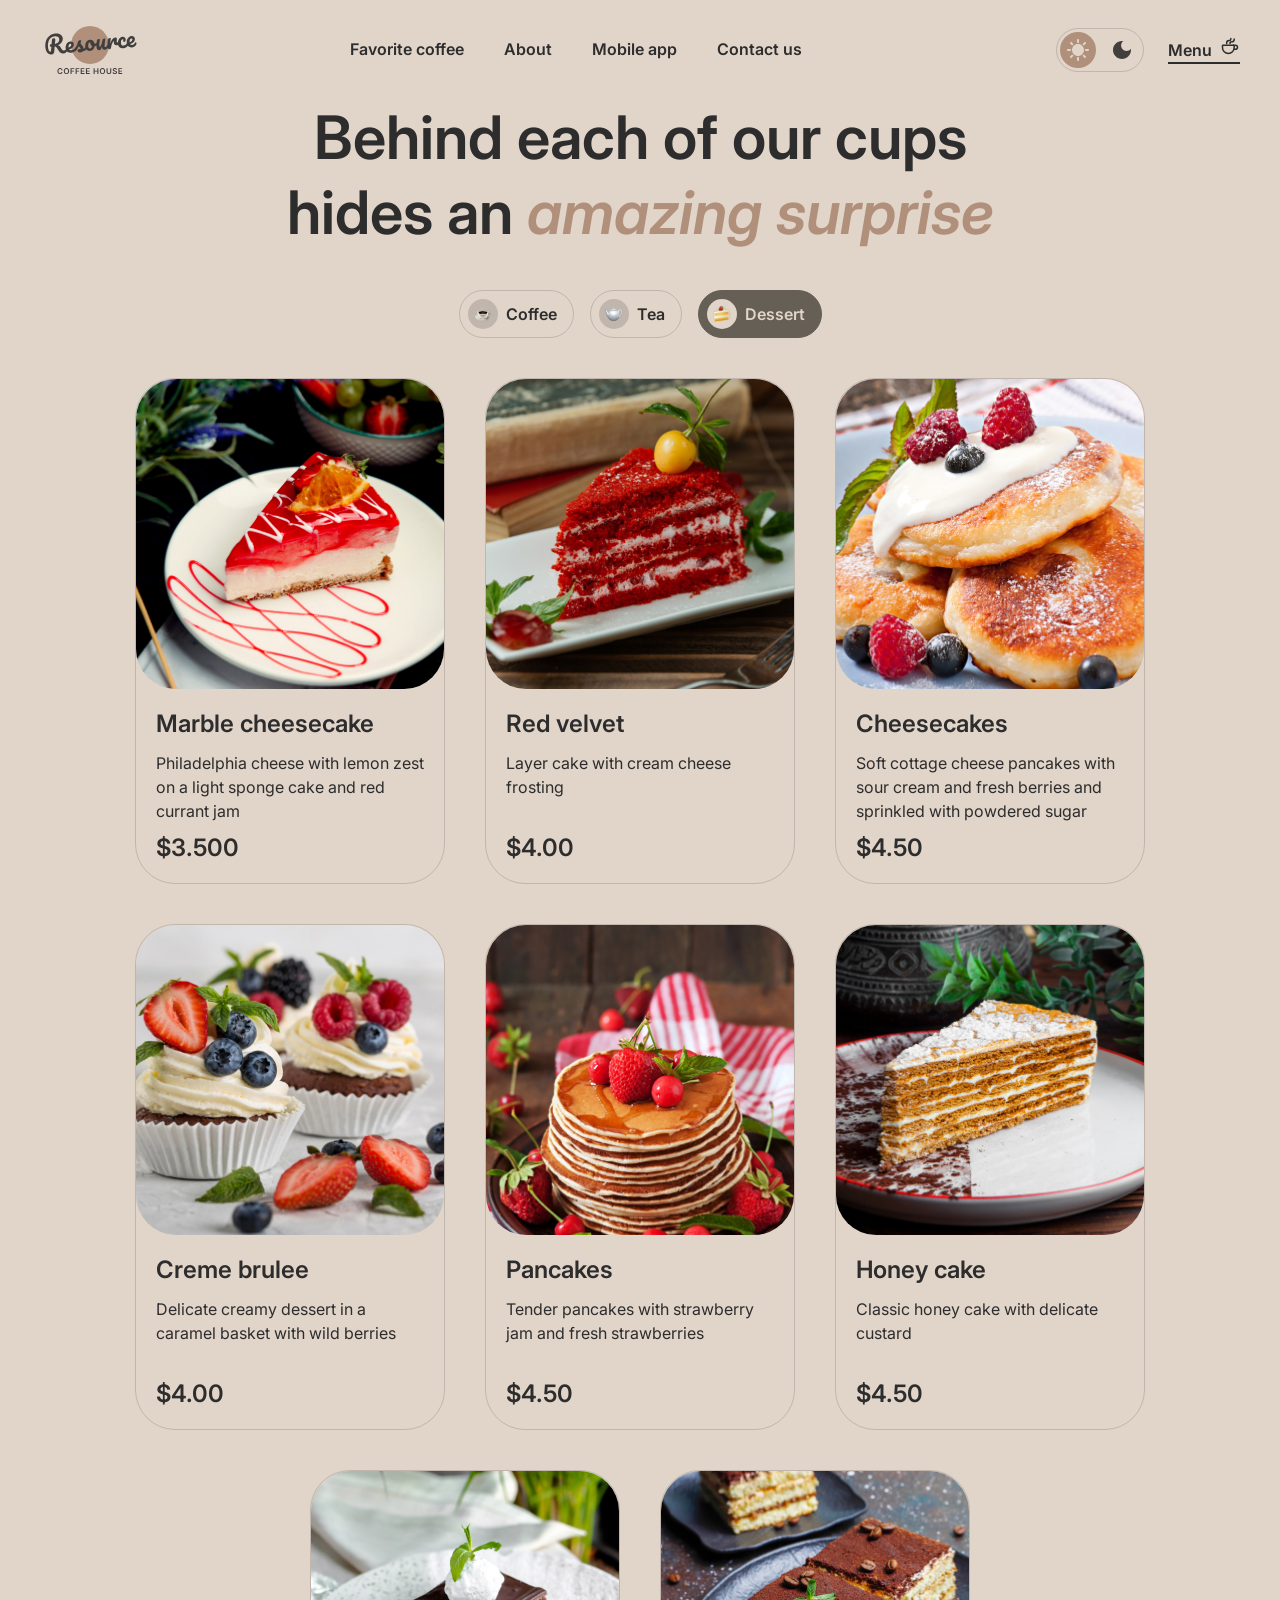
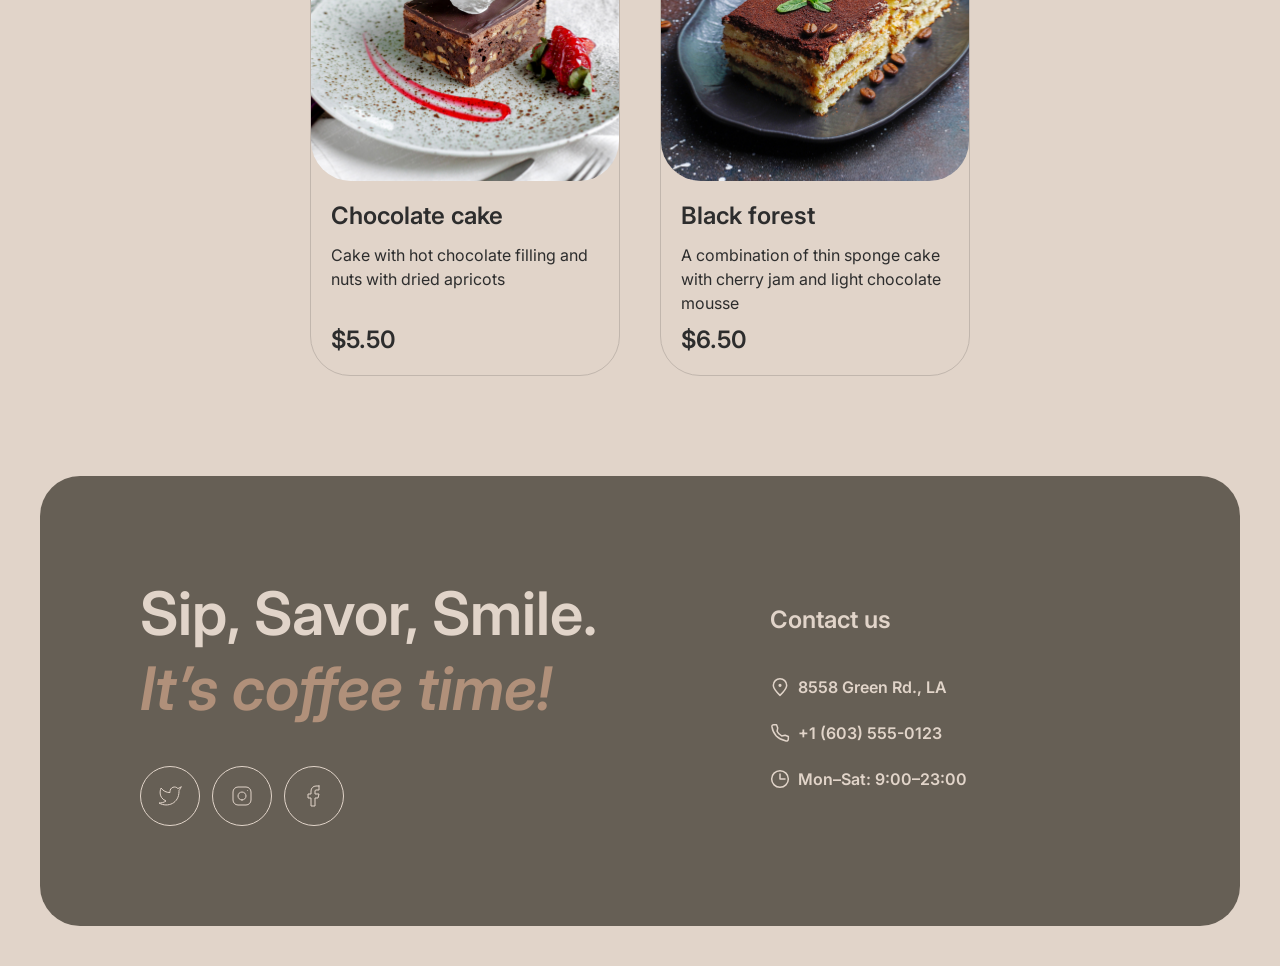
==== commit f55a2129: "Merge pull request #21 from Seloodka/landing-page Landing page" ====
--- a/pages/menu-dessert.html
+++ b/pages/menu-dessert.html
@@ -49,7 +49,7 @@
             <span class="link__line"></span>
           </li>
           <li class="header-nav__item">
-            <a href="./pages/menu-dessert.html#contact">Contact us</a>
+            <a href="./pages/menu.html#contact">Contact us</a>
             <span class="link__line"></span>
           </li>
         </ul>
@@ -113,7 +113,7 @@
             <li>
               <a href="./pages/menu.html" class="menu-tabs__button">
                 <div class="menu-tabs__button-icon">
-                  <img src="./assets/icon/menu/coffee.svg" alt="">
+                  <img src="./assets/icon/menu/coffee.svg" alt="" aria-hidden="true">
                 </div>
                 <span>Coffee</span>
               </a>
@@ -121,7 +121,7 @@
             <li>
               <a href="./pages/menu-tea.html" class="menu-tabs__button">
                 <div class="menu-tabs__button-icon">
-                  <img src="./assets/icon/menu/teapot.svg" alt="">
+                  <img src="./assets/icon/menu/teapot.svg" alt="" aria-hidden="true">
                 </div>
                 <span>Tea</span>
               </a>
@@ -129,7 +129,7 @@
             <li>
               <a href="./pages/menu-dessert.html" class="menu-tabs__button menu-tabs__button_active">
                 <div class="menu-tabs__button-icon">
-                  <img src="./assets/icon/menu/cake.svg" alt="">
+                  <img src="./assets/icon/menu/cake.svg" alt="" aria-hidden="true">
                 </div>
                 <span>Dessert</span>
               </a>
@@ -319,23 +319,24 @@
           <ul class="footer-contacts__list text_link">
             <li class="footer-contacts__item">
               <a href="https://maps.app.goo.gl/j6XxkLNZfxrReaVU9" class="footer-contacts__link">
-                <img src="./assets/icon/pin-alt.svg" alt="">
+                <img src="./assets/icon/pin-alt.svg" alt="" aria-hidden="true">
                 <span>8558 Green Rd., LA</span>
               </a>
               <span class="link__line"></span>
             </li>
             <li class="footer-contacts__item">
               <a href="tel:16035550123" class="footer-contacts__link">
-                <img src="./assets/icon/phone.svg" alt="">
+                <img src="./assets/icon/phone.svg" alt="" aria-hidden="true">
                 <span>+1 (603) 555-0123</span>
               </a>
               <span class="link__line"></span>
             </li>
-            <li class="footer-contacts__item_info">
-              <span class="footer-contacts__info">
-                <img src="./assets/icon/clock.svg" alt="">
+            <li class="footer-contacts__item">
+              <a href="https://maps.app.goo.gl/j6XxkLNZfxrReaVU9" class="footer-contacts__link">
+                <img src="./assets/icon/clock.svg" alt="" aria-hidden="true">
                 <span>Mon–Sat: 9:00–23:00</span>
-              </span>
+              </a>
+              <span class="link__line"></span>
             </li>
           </ul>
         </address>
